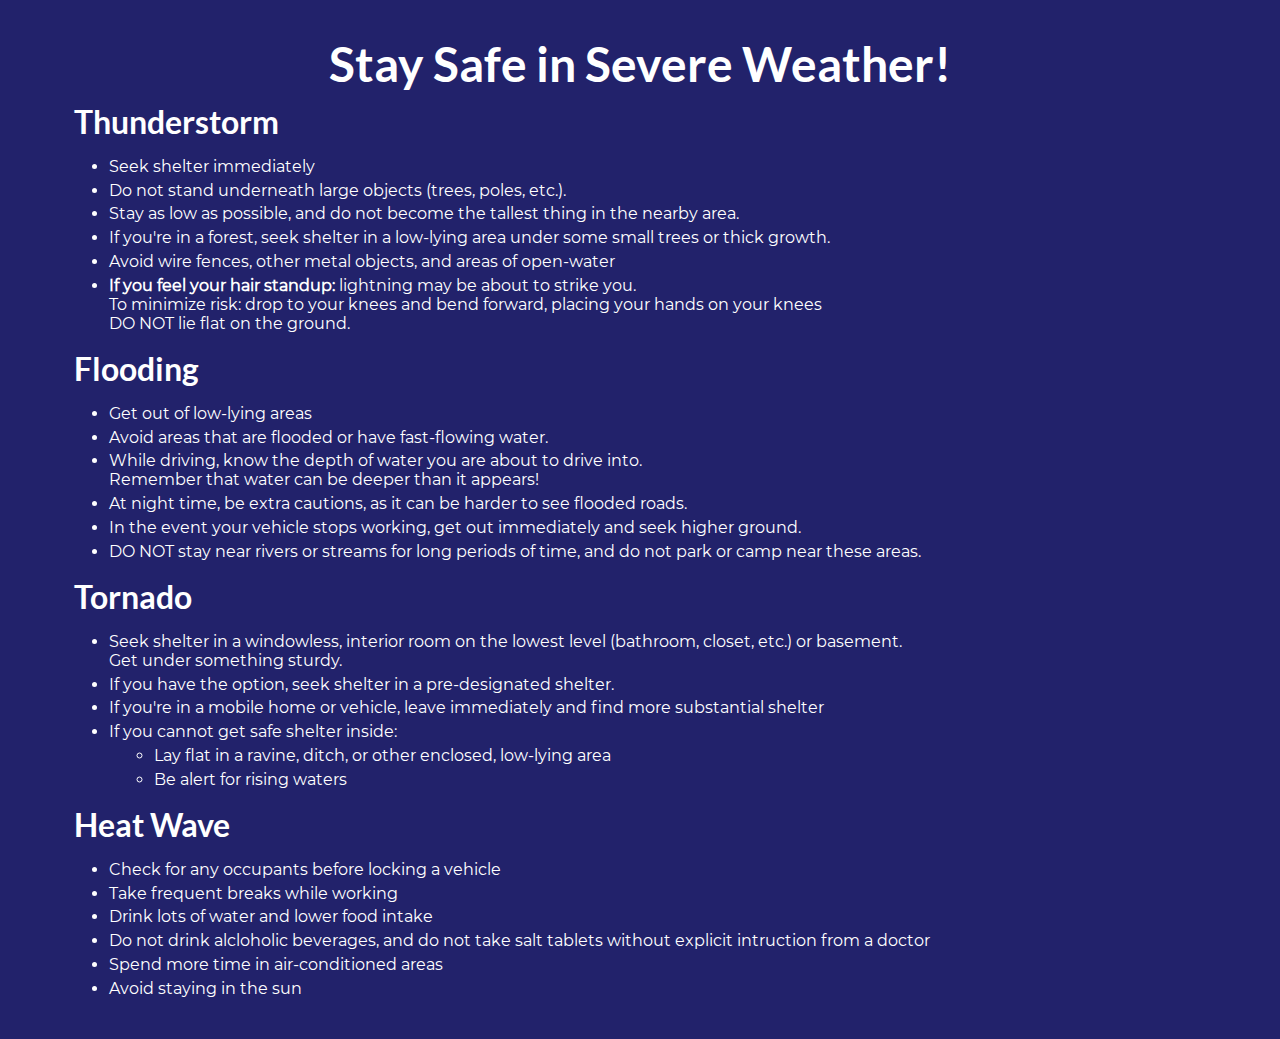
==== warning.html @ 948cbc33 "add(code): Add warning system" ====
<!DOCTYPE html>
<html lang="en-us">
    <head>
        <meta charset="UTF-8">
        <title>Stay Safe in Severe Weather</title>
        <link href="/styles/warning.css" rel="stylesheet">
    </head>
    <body>
        <h1 id="title">Stay Safe in Severe Weather!</h1>
        <h1 id="thunderstorm">Thunderstorm</h1>
        <ul>
            <li>Seek shelter immediately</li>
            <li>Do not stand underneath large objects (trees, poles, etc.).</li>
            <li>Stay as low as possible, and do not become the tallest thing in the nearby area.</li>
            <li>If you're in a forest, seek shelter in a low-lying area under some small trees or thick growth.</li>
            <li>Avoid wire fences, other metal objects, and areas of open-water</li>
            <li><b>If you feel your hair standup:</b> lightning may be about to strike you.
                <br>To minimize risk: drop to your knees and bend forward, placing your hands on your knees
                <br>DO NOT lie flat on the ground.
            </li>
        </ul>
        <h1 id="flooding">Flooding</h1>
        <ul>
            <li>Get out of low-lying areas</li>
            <li>Avoid areas that are flooded or have fast-flowing water.</li>
            <li>While driving, know the depth of water you are about to drive into.
                <br>Remember that water can be deeper than it appears!
            </li>
            <li>At night time, be extra cautions, as it can be harder to see flooded roads.</li>
            <li>In the event your vehicle stops working, get out immediately and seek higher ground.</li>
            <li>DO NOT stay near rivers or streams for long periods of time, and do not park or camp near these areas.</li>
        </ul>
        <h1 id="tornado">Tornado</h1>
        <ul>
            <li>Seek shelter in a windowless, interior room on the lowest level (bathroom, closet, etc.) or basement.
                <br>Get under something sturdy.
            </li>
            <li>If you have the option, seek shelter in a pre-designated shelter.</li>
            <li>If you're in a mobile home or vehicle, leave immediately and find more substantial shelter</li>
            <li>
                If you cannot get safe shelter inside:
                <ul>
                    <li>Lay flat in a ravine, ditch, or other enclosed, low-lying area</li>
                    <li>Be alert for rising waters</li>
                </ul>
            </li>
        </ul>
        <h1 id="heat-wave">Heat Wave</h1>
        <ul>
            <li>Check for any occupants before locking a vehicle</li>
            <li>Take frequent breaks while working</li>
            <li>Drink lots of water and lower food intake</li>
            <li>Do not drink alcloholic beverages, and do not take salt tablets without explicit intruction from a doctor</li>
            <li>Spend more time in air-conditioned areas</li>
            <li>Avoid staying in the sun</li>
        </ul>
    </body>
</html>
---- styles/warning.css ----
@import url(./style.css);
:root{font-size:16px}
body {
    background-color:rgb(34, 34, 107);
    padding-top:2%;
    padding-left:5%;
    padding-right:5%;
    padding-bottom:2%;
    margin:0;
}
* {
    color:white;
    text-align: left;
}
h1, h2, h3 {
    font-family: 'LatoBlack';
    font-weight: bolder;
    margin:0.6rem;
}
#title {
    font-size:3rem;
    text-align:center;
}
p, a, li {
    font-family:'Montserrat';
    margin:0.3rem;
}

a {
    color:white;
    text-decoration: underline;
}
a:hover {
    text-decoration-style: double;
    color:rgb(180,180,180);
}
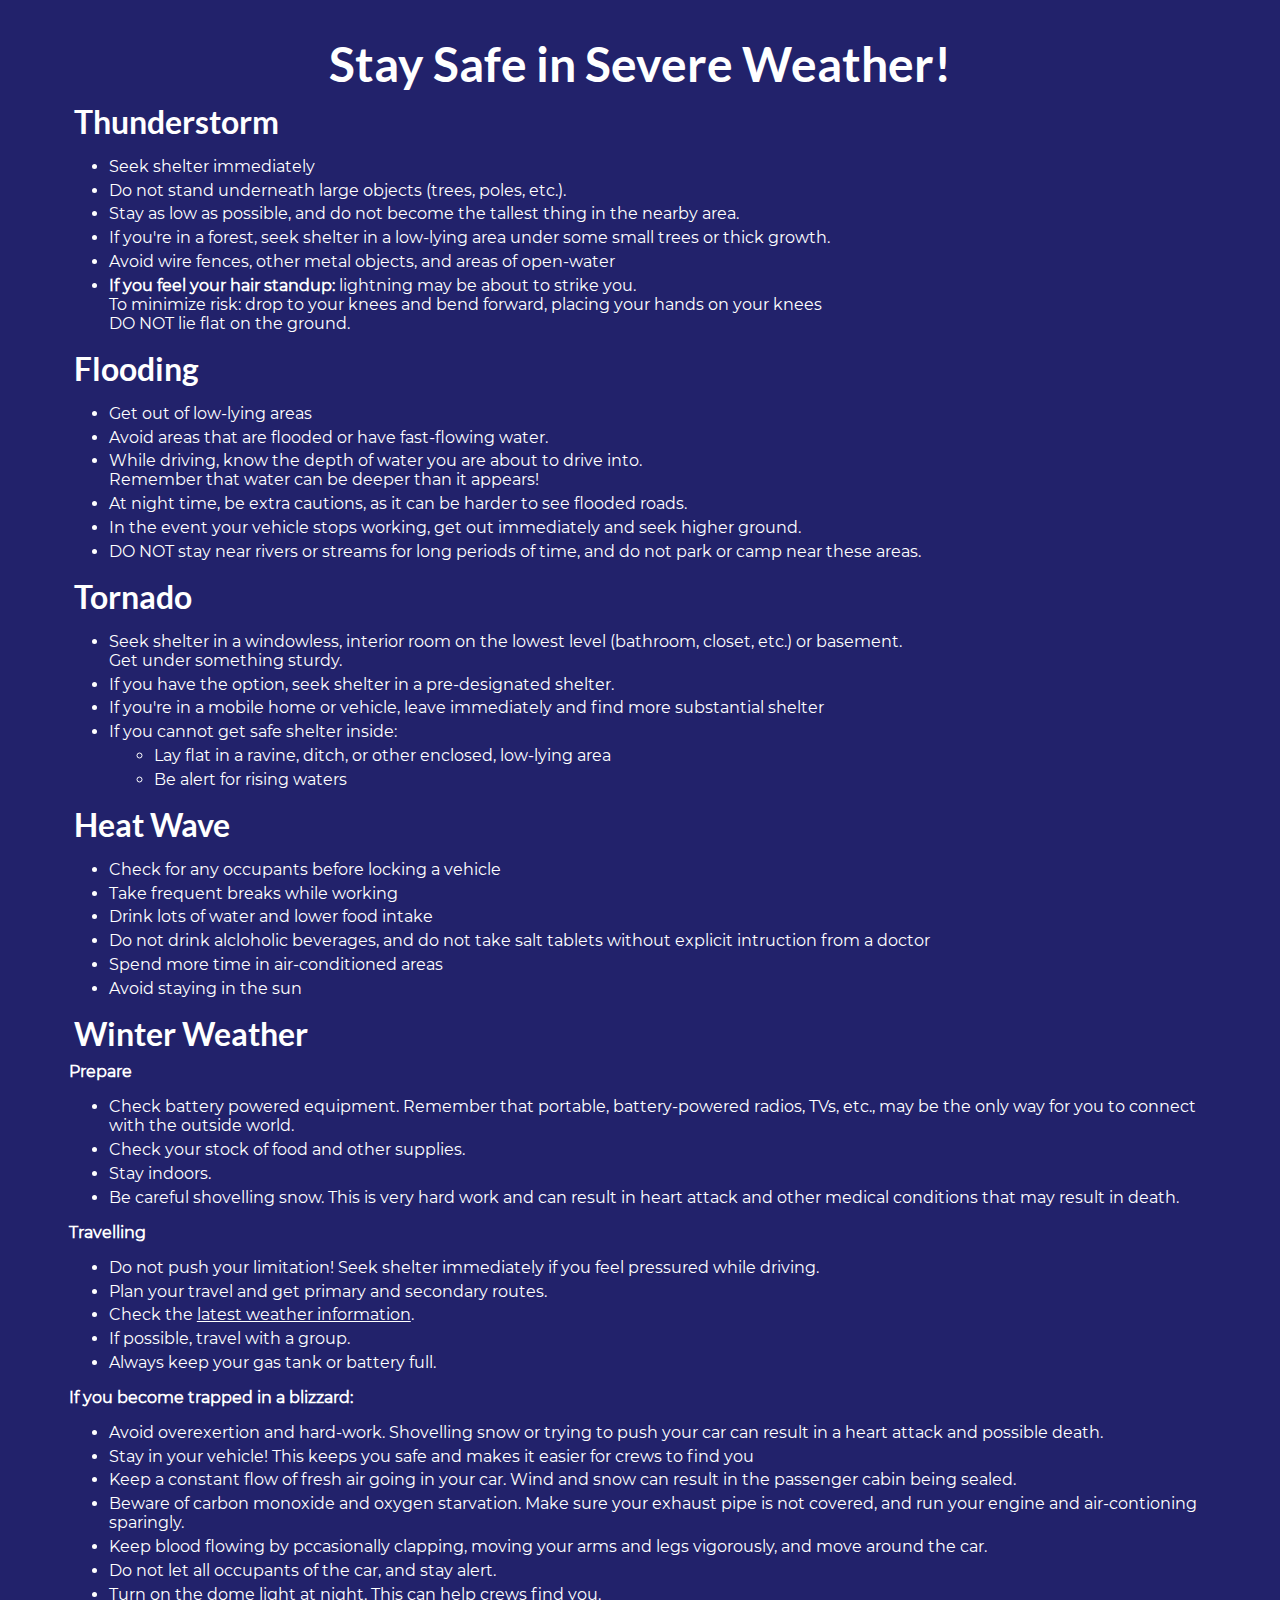
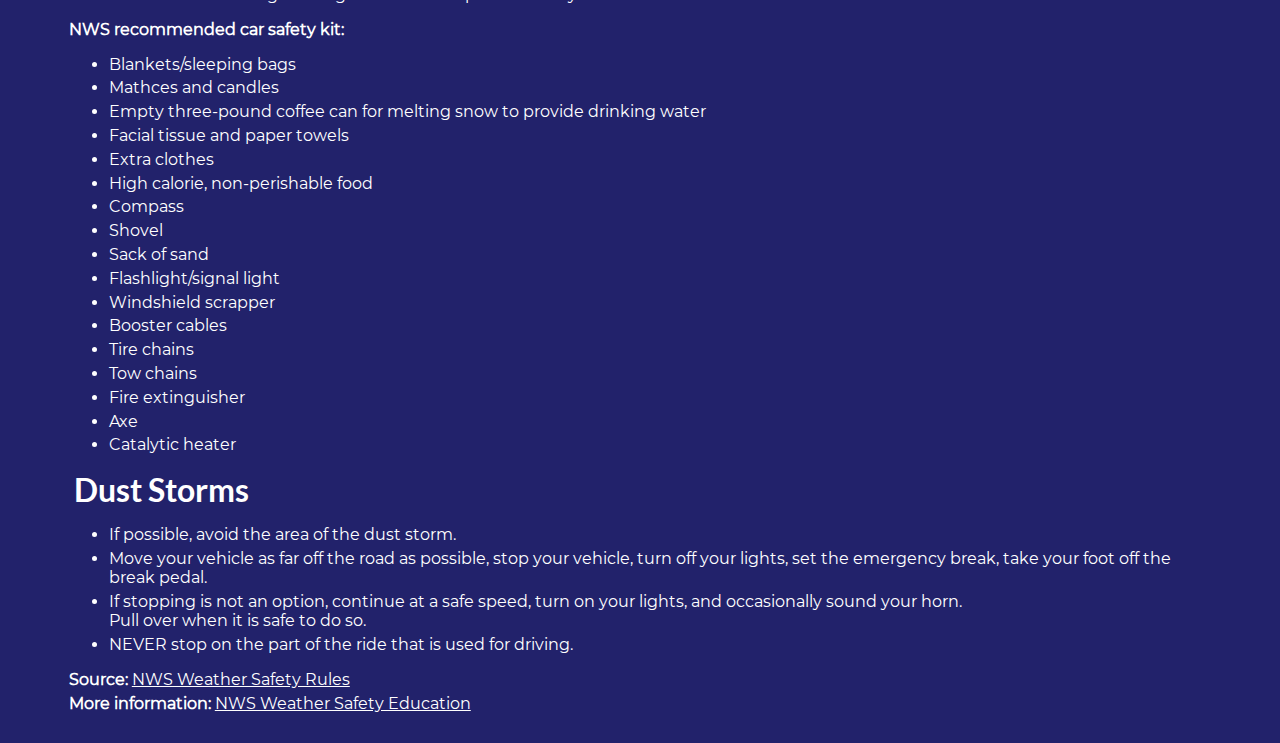
==== commit 3b6e1172: "update(page): Finish warning system" ====
--- a/warning.html
+++ b/warning.html
@@ -54,5 +54,62 @@
             <li>Spend more time in air-conditioned areas</li>
             <li>Avoid staying in the sun</li>
         </ul>
+        <h1 id="winter">Winter Weather</h1>
+        <p><b>Prepare</b></p>
+        <ul>
+            <li>Check battery powered equipment. Remember that portable, battery-powered radios, TVs, etc., may be the only way for you to connect with the outside world.</li>
+            <li>Check your stock of food and other supplies.</li>
+            <li>Stay indoors.</li>
+            <li>Be careful shovelling snow. This is very hard work and can result in heart attack and other medical conditions that may result in death.</li>
+        </ul>
+        <p><b>Travelling</b></p>
+        <ul>
+            <li>Do not push your limitation! Seek shelter immediately if you feel pressured while driving.</li>
+            <li>Plan your travel and get primary and secondary routes.</li>
+            <li>Check the <a href="/index.html" target="_parent">latest weather information</a>.</li>
+            <li>If possible, travel with a group.</li>
+            <li>Always keep your gas tank or battery full.</li>
+        </ul>
+        <p><b>If you become trapped in a blizzard:</b></p>
+        <ul>
+            <li>Avoid overexertion and hard-work. Shovelling snow or trying to push your car can result in a heart attack and possible death.</li>
+            <li>Stay in your vehicle! This keeps you safe and makes it easier for crews to find you</li>
+            <li>Keep a constant flow of fresh air going in your car. Wind and snow can result in the passenger cabin being sealed.</li>
+            <li>Beware of carbon monoxide and oxygen starvation. Make sure your exhaust pipe is not covered, and run your engine and air-contioning sparingly.</li>
+            <li>Keep blood flowing by pccasionally clapping, moving your arms and legs vigorously, and move around the car.</li>
+            <li>Do not let all occupants of the car, and stay alert.</li>
+            <li>Turn on the dome light at night. This can help crews find you.</li>
+        </ul>
+        <p><b>NWS recommended car safety kit:</b></p>
+        <ul>
+            <li>Blankets/sleeping bags</li>
+            <li>Mathces and candles</li>
+            <li>Empty three-pound coffee can for melting snow to provide drinking water</li>
+            <li>Facial tissue and paper towels</li>
+            <li>Extra clothes</li>
+            <li>High calorie, non-perishable food</li>
+            <li>Compass</li>
+            <li>Shovel</li>
+            <li>Sack of sand</li>
+            <li>Flashlight/signal light</li>
+            <li>Windshield scrapper</li>
+            <li>Booster cables</li>
+            <li>Tire chains</li>
+            <li>Tow chains</li>
+            <li>Fire extinguisher</li>
+            <li>Axe</li>
+            <li>Catalytic heater</li>
+        </ul>
+        <h1 id="dust-storm">Dust Storms</h1>
+        <ul>
+            <li>If possible, avoid the area of the dust storm.</li>
+            <li>Move your vehicle as far off the road as possible, stop your vehicle, turn off your lights, set the emergency break, take your foot off the break pedal.</li>
+            <li>If stopping is not an option, continue at a safe speed, turn on your lights, and occasionally sound your horn.
+                <br>Pull over when it is safe to do so.
+            </li>
+            <li>NEVER stop on the part of the ride that is used for driving.</li>
+        </ul>
+        <p><b>Source: </b><a href="https://www.weather.gov/lmk/weathersafetyrules" target="_blank" rel="noopener noreferrer">NWS Weather Safety Rules</a></p>
+        <p><b>More information: </b><a href="https://www.weather.gov/safety/" target="_blank" rel="noopener noreferrer">NWS Weather Safety Education</a></p>
     </body>
 </html>--- a/styles/warning.css
+++ b/styles/warning.css
@@ -25,6 +25,7 @@
     font-family:'Montserrat';
     margin:0.3rem;
 }
+a {margin:0;}
 
 a {
     color:white;
